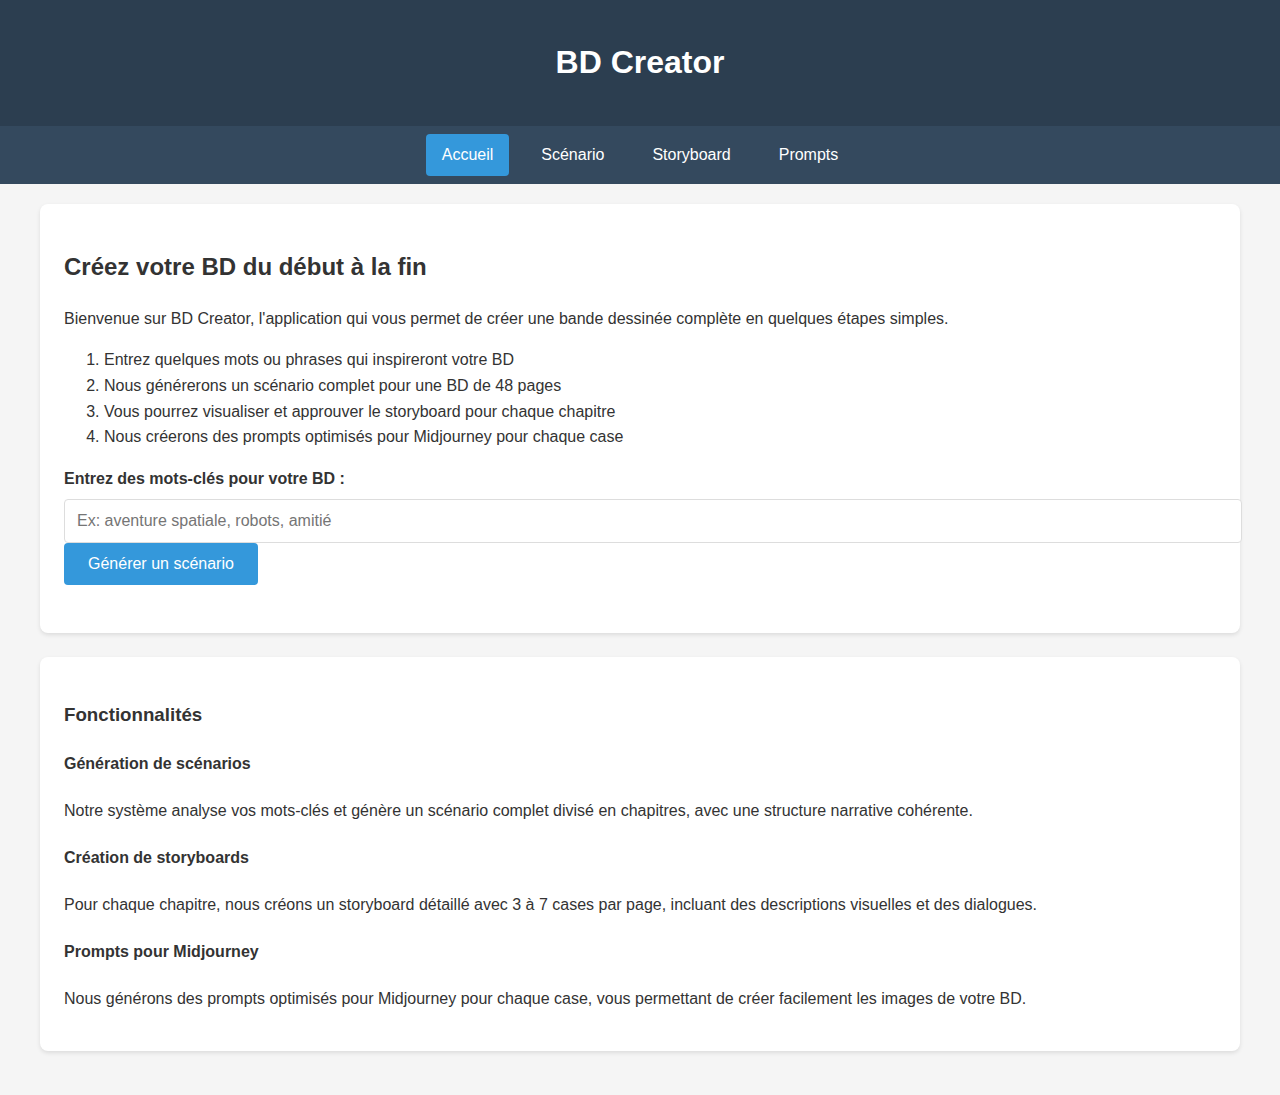
==== index.html @ 37426805 "Update index.html" ====
<!DOCTYPE html>
<html lang="fr">
<head>
    <meta charset="UTF-8">
    <meta name="viewport" content="width=device-width, initial-scale=1.0">
    <title>BD Creator</title>
    <link rel="stylesheet" href="css/styles.css">
</head>
<body>
    <header>
        <h1>BD Creator</h1>
    </header>
    
    <nav>
        <a href="index.html" class="active">Accueil</a>
        <a href="scenario.html">Scénario</a>
        <a href="storyboard.html">Storyboard</a>
        <a href="prompts.html">Prompts</a>
    </nav>
    
    <div class="container">
        <div class="card">
            <h2>Créez votre BD du début à la fin</h2>
            <p>Bienvenue sur BD Creator, l'application qui vous permet de créer une bande dessinée complète en quelques étapes simples.</p>
            
            <ol>
                <li>Entrez quelques mots ou phrases qui inspireront votre BD</li>
                <li>Nous générerons un scénario complet pour une BD de 48 pages</li>
                <li>Vous pourrez visualiser et approuver le storyboard pour chaque chapitre</li>
                <li>Nous créerons des prompts optimisés pour Midjourney pour chaque case</li>
            </ol>
            
            <form id="keywords-form" class="form-group">
                <label for="keywords-input">Entrez des mots-clés pour votre BD :</label>
                <input type="text" id="keywords-input" placeholder="Ex: aventure spatiale, robots, amitié" required>
                <button type="submit">Générer un scénario</button>
            </form>
        </div>
        
        <div class="card">
            <h3>Fonctionnalités</h3>
            
            <div class="feature">
                <h4>Génération de scénarios</h4>
                <p>Notre système analyse vos mots-clés et génère un scénario complet divisé en chapitres, avec une structure narrative cohérente.</p>
            </div>
            
            <div class="feature">
                <h4>Création de storyboards</h4>
                <p>Pour chaque chapitre, nous créons un storyboard détaillé avec 3 à 7 cases par page, incluant des descriptions visuelles et des dialogues.</p>
            </div>
            
            <div class="feature">
                <h4>Prompts pour Midjourney</h4>
                <p>Nous générons des prompts optimisés pour Midjourney pour chaque case, vous permettant de créer facilement les images de votre BD.</p>
            </div>
        </div>
    </div>
    
    <script src="js/main.js"></script>
</body>
</html>
---- css/styles.css ----
/* Styles généraux */
body {
    font-family: 'Segoe UI', Tahoma, Geneva, Verdana, sans-serif;
    line-height: 1.6;
    margin: 0;
    padding: 0;
    background-color: #f5f5f5;
    color: #333;
}

.container {
    max-width: 1200px;
    margin: 0 auto;
    padding: 20px;
}

header {
    background-color: #2c3e50;
    color: white;
    padding: 1rem 0;
    text-align: center;
}

nav {
    display: flex;
    justify-content: center;
    background-color: #34495e;
    padding: 0.5rem 0;
}

nav a {
    color: white;
    text-decoration: none;
    padding: 0.5rem 1rem;
    margin: 0 0.5rem;
    border-radius: 4px;
    transition: background-color 0.3s;
}

nav a:hover {
    background-color: #4a6785;
}

.active {
    background-color: #3498db;
}

/* Formulaires */
.form-group {
    margin-bottom: 1.5rem;
}

label {
    display: block;
    margin-bottom: 0.5rem;
    font-weight: bold;
}

input[type="text"], textarea {
    width: 100%;
    padding: 0.75rem;
    border: 1px solid #ddd;
    border-radius: 4px;
    font-size: 1rem;
}

button {
    background-color: #3498db;
    color: white;
    border: none;
    padding: 0.75rem 1.5rem;
    font-size: 1rem;
    border-radius: 4px;
    cursor: pointer;
    transition: background-color 0.3s;
}

button:hover {
    background-color: #2980b9;
}

/* Cartes et conteneurs */
.card {
    background-color: white;
    border-radius: 8px;
    box-shadow: 0 2px 4px rgba(0,0,0,0.1);
    padding: 1.5rem;
    margin-bottom: 1.5rem;
}

.scenario-container, .storyboard-container, .prompt-container {
    margin-top: 2rem;
}

.chapter {
    margin-bottom: 2rem;
    padding: 1rem;
    background-color: #f9f9f9;
    border-radius: 8px;
    border-left: 4px solid #3498db;
}

.page {
    display: grid;
    grid-template-columns: repeat(auto-fit, minmax(300px, 1fr));
    gap: 1rem;
    margin-bottom: 2rem;
}

.case {
    background-color: white;
    border: 1px solid #ddd;
    border-radius: 8px;
    padding: 1rem;
}

/* Boutons d'action */
.action-buttons {
    display: flex;
    justify-content: space-between;
    margin-top: 2rem;
}

.success {
    background-color: #2ecc71;
}

.success:hover {
    background-color: #27ae60;
}

/* Responsive */
@media (max-width: 768px) {
    .page {
        grid-template-columns: 1fr;
    }
    
    nav {
        flex-direction: column;
    }
    
    nav a {
        margin: 0.25rem 0;
    }
}
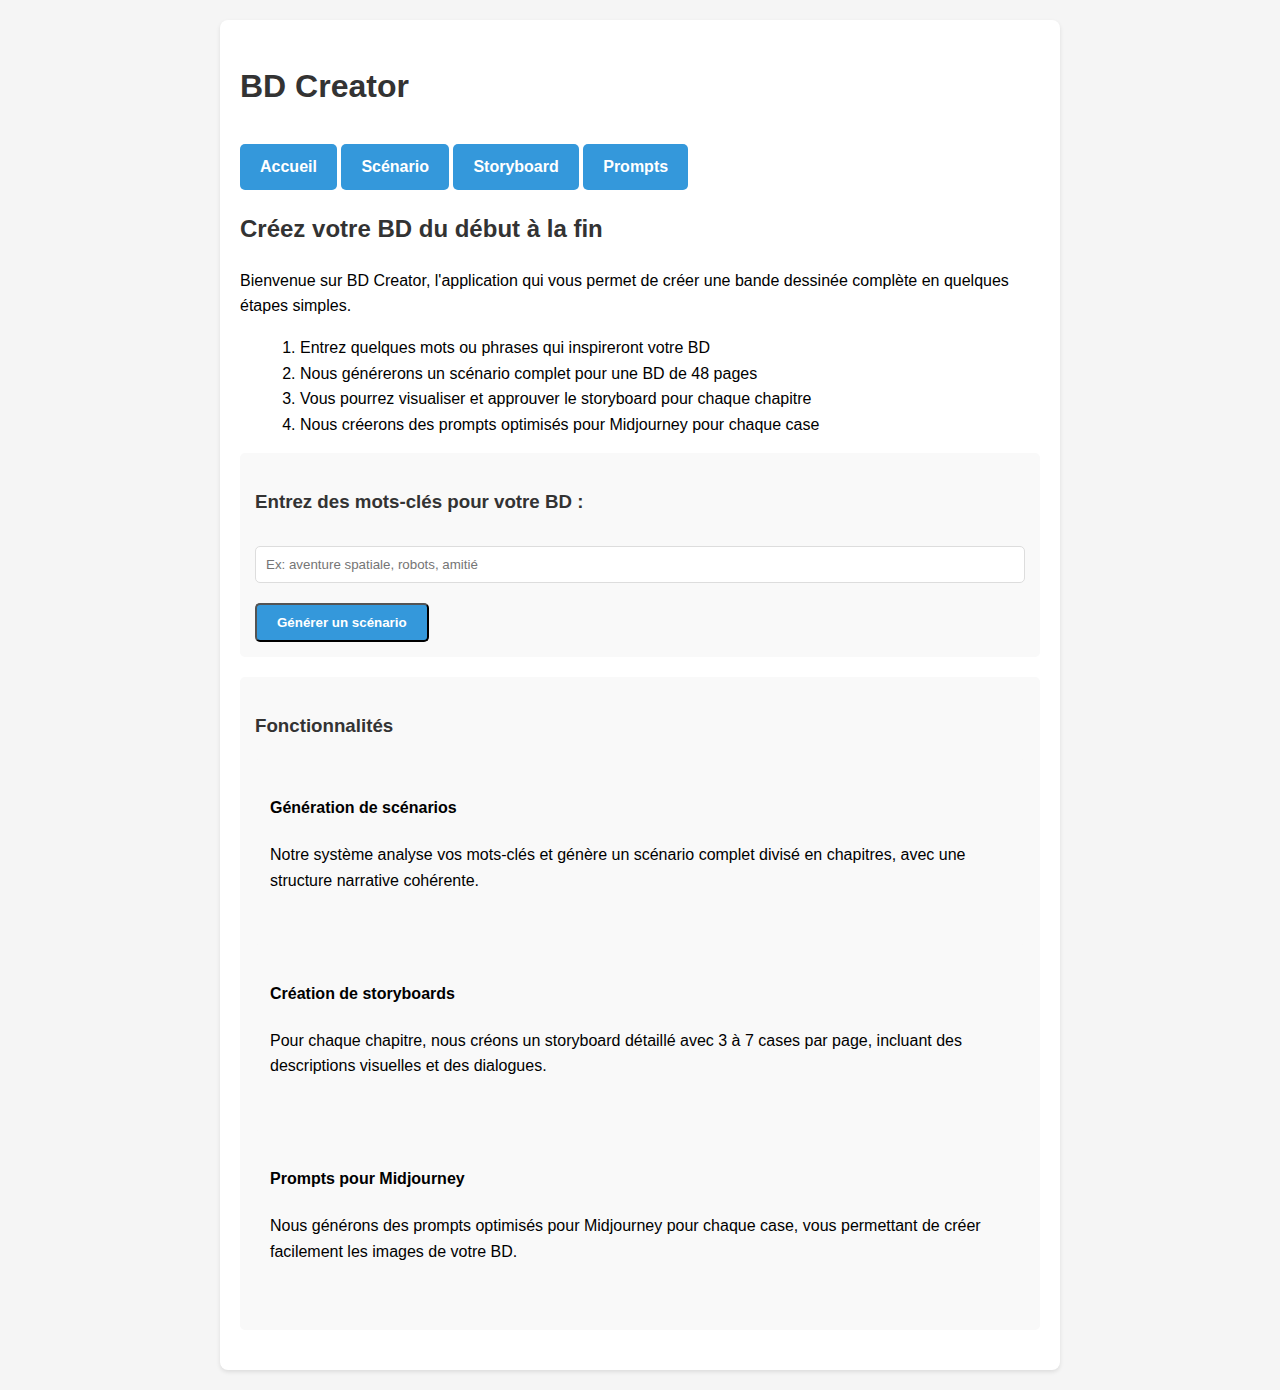
==== commit 0baeaa9c: "Update index.html" ====
--- a/index.html
+++ b/index.html
@@ -4,40 +4,83 @@
     <meta charset="UTF-8">
     <meta name="viewport" content="width=device-width, initial-scale=1.0">
     <title>BD Creator</title>
-    <link rel="stylesheet" href="css/styles.css">
+    <style>
+        body {
+            font-family: Arial, sans-serif;
+            line-height: 1.6;
+            margin: 0;
+            padding: 20px;
+            background-color: #f5f5f5;
+        }
+        .container {
+            max-width: 800px;
+            margin: 0 auto;
+            background-color: white;
+            padding: 20px;
+            border-radius: 8px;
+            box-shadow: 0 2px 4px rgba(0,0,0,0.1);
+        }
+        h1, h2, h3 {
+            color: #333;
+        }
+        .feature {
+            margin-bottom: 20px;
+            padding: 15px;
+            background-color: #f9f9f9;
+            border-radius: 5px;
+        }
+        .button {
+            display: inline-block;
+            background-color: #3498db;
+            color: white;
+            padding: 10px 20px;
+            text-decoration: none;
+            border-radius: 5px;
+            font-weight: bold;
+            margin-top: 10px;
+        }
+        input[type="text"] {
+            width: 100%;
+            padding: 10px;
+            margin: 10px 0;
+            border: 1px solid #ddd;
+            border-radius: 5px;
+            box-sizing: border-box;
+        }
+        .steps {
+            margin-left: 20px;
+        }
+    </style>
 </head>
 <body>
-    <header>
+    <div class="container">
         <h1>BD Creator</h1>
-    </header>
-    
-    <nav>
-        <a href="index.html" class="active">Accueil</a>
-        <a href="scenario.html">Scénario</a>
-        <a href="storyboard.html">Storyboard</a>
-        <a href="prompts.html">Prompts</a>
-    </nav>
-    
-    <div class="container">
-        <div class="card">
-            <h2>Créez votre BD du début à la fin</h2>
-            <p>Bienvenue sur BD Creator, l'application qui vous permet de créer une bande dessinée complète en quelques étapes simples.</p>
-            
-            <ol>
-                <li>Entrez quelques mots ou phrases qui inspireront votre BD</li>
-                <li>Nous générerons un scénario complet pour une BD de 48 pages</li>
-                <li>Vous pourrez visualiser et approuver le storyboard pour chaque chapitre</li>
-                <li>Nous créerons des prompts optimisés pour Midjourney pour chaque case</li>
-            </ol>
-            
-            <form id="keywords-form" class="form-group">
-                <label for="keywords-input">Entrez des mots-clés pour votre BD :</label>
-                <input type="text" id="keywords-input" placeholder="Ex: aventure spatiale, robots, amitié" required>
-                <button type="submit">Générer un scénario</button>
-            </form>
+        
+        <div class="navigation">
+            <a href="index.html" class="button">Accueil</a>
+            <a href="scenario.html" class="button">Scénario</a>
+            <a href="storyboard.html" class="button">Storyboard</a>
+            <a href="prompts.html" class="button">Prompts</a>
         </div>
         
-        <div class="card">
+        <h2>Créez votre BD du début à la fin</h2>
+        
+        <p>Bienvenue sur BD Creator, l'application qui vous permet de créer une bande dessinée complète en quelques étapes simples.</p>
+        
+        <ol class="steps">
+            <li>Entrez quelques mots ou phrases qui inspireront votre BD</li>
+            <li>Nous générerons un scénario complet pour une BD de 48 pages</li>
+            <li>Vous pourrez visualiser et approuver le storyboard pour chaque chapitre</li>
+            <li>Nous créerons des prompts optimisés pour Midjourney pour chaque case</li>
+        </ol>
+        
+        <div class="feature">
+            <h3>Entrez des mots-clés pour votre BD :</h3>
+            <input type="text" id="keywords" placeholder="Ex: aventure spatiale, robots, amitié">
+            <button onclick="generateScenario()" class="button">Générer un scénario</button>
+        </div>
+        
+        <div class="feature">
             <h3>Fonctionnalités</h3>
             
             <div class="feature">
@@ -56,8 +99,23 @@
             </div>
         </div>
     </div>
-    
-    <script src="js/main.js"></script>
+
+    <script>
+        function generateScenario() {
+            const keywords = document.getElementById('keywords').value;
+            if (keywords.trim() === '') {
+                alert('Veuillez entrer des mots-clés pour votre BD.');
+                return;
+            }
+            
+            // Stocker les mots-clés dans localStorage pour les utiliser dans d'autres pages
+            localStorage.setItem('bdKeywords', keywords);
+            
+            // Rediriger vers la page scénario
+            window.location.href = 'scenario.html';
+        }
+    </script>
 </body>
 </html>
 
+
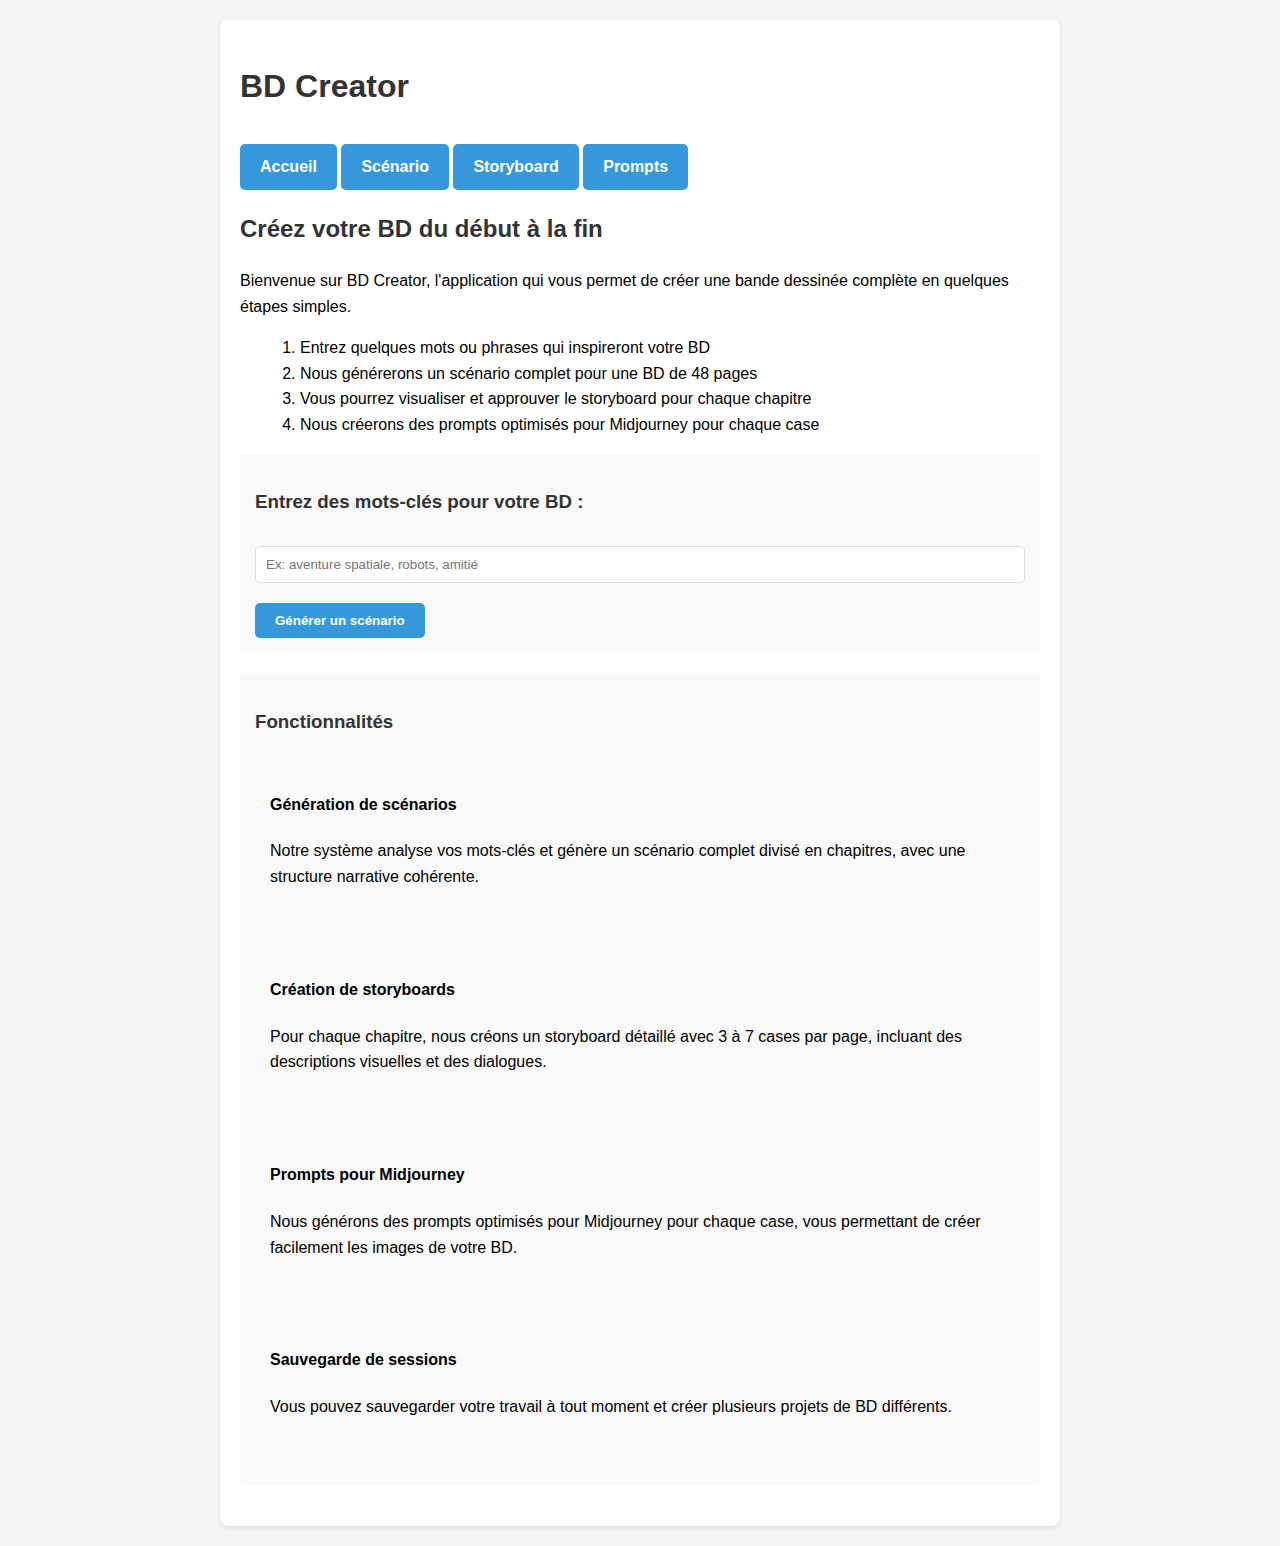
==== commit f40214fc: "Update index.html" ====
--- a/index.html
+++ b/index.html
@@ -38,6 +38,8 @@
             border-radius: 5px;
             font-weight: bold;
             margin-top: 10px;
+            cursor: pointer;
+            border: none;
         }
         input[type="text"] {
             width: 100%;
@@ -49,6 +51,45 @@
         }
         .steps {
             margin-left: 20px;
+        }
+        .session-controls {
+            background-color: #f0f0f0;
+            padding: 10px;
+            border-radius: 5px;
+            margin-bottom: 20px;
+            display: flex;
+            justify-content: space-between;
+            align-items: center;
+            flex-wrap: wrap;
+        }
+        .session-buttons {
+            display: flex;
+            gap: 10px;
+            flex-wrap: wrap;
+        }
+        .session-button {
+            background-color: #2980b9;
+        }
+        .session-select {
+            padding: 10px;
+            border-radius: 5px;
+            border: 1px solid #ddd;
+            background-color: white;
+            min-width: 200px;
+        }
+        .session-info {
+            margin-top: 10px;
+            font-style: italic;
+            color: #555;
+        }
+        #new-session-btn {
+            background-color: #27ae60;
+        }
+        #delete-session-btn {
+            background-color: #e74c3c;
+        }
+        .navigation {
+            margin-bottom: 20px;
         }
     </style>
 </head>
@@ -97,6 +138,11 @@
                 <h4>Prompts pour Midjourney</h4>
                 <p>Nous générons des prompts optimisés pour Midjourney pour chaque case, vous permettant de créer facilement les images de votre BD.</p>
             </div>
+            
+            <div class="feature">
+                <h4>Sauvegarde de sessions</h4>
+                <p>Vous pouvez sauvegarder votre travail à tout moment et créer plusieurs projets de BD différents.</p>
+            </div>
         </div>
     </div>
 
@@ -115,6 +161,9 @@
             window.location.href = 'scenario.html';
         }
     </script>
+    
+    <!-- Inclure le gestionnaire de sessions -->
+    <script src="bd_creator_session_manager.js"></script>
 </body>
 </html>
 
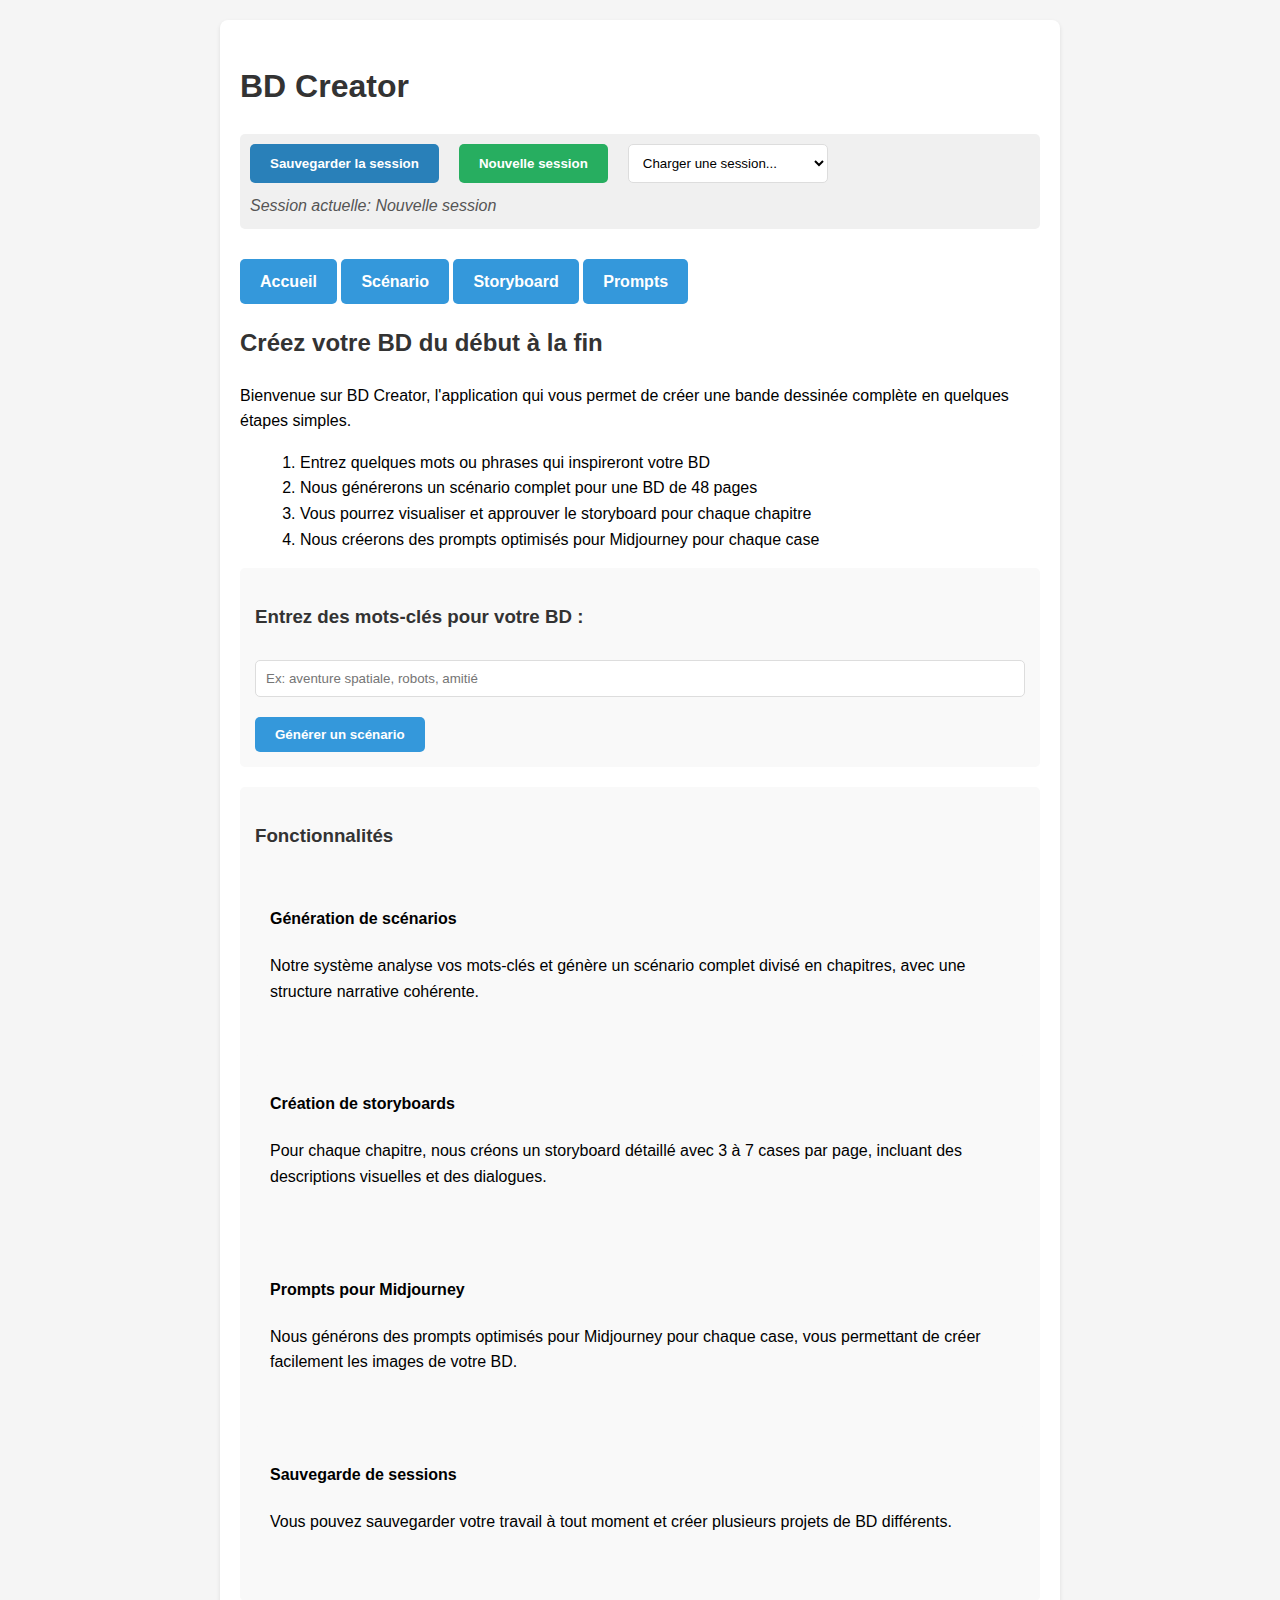
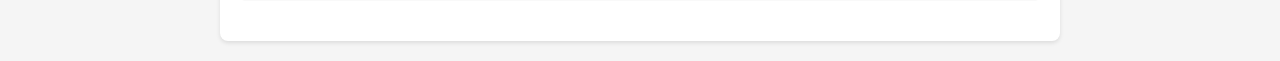
==== commit c5813f0d: "Update index.html" ====
--- a/index.html
+++ b/index.html
@@ -52,6 +52,11 @@
         .steps {
             margin-left: 20px;
         }
+        .navigation {
+            margin-bottom: 20px;
+        }
+        
+        /* Styles pour les contrôles de session */
         .session-controls {
             background-color: #f0f0f0;
             padding: 10px;
@@ -69,6 +74,14 @@
         }
         .session-button {
             background-color: #2980b9;
+            color: white;
+            padding: 10px 20px;
+            text-decoration: none;
+            border-radius: 5px;
+            font-weight: bold;
+            margin-right: 10px;
+            cursor: pointer;
+            border: none;
         }
         .session-select {
             padding: 10px;
@@ -85,17 +98,25 @@
         #new-session-btn {
             background-color: #27ae60;
         }
-        #delete-session-btn {
-            background-color: #e74c3c;
-        }
-        .navigation {
-            margin-bottom: 20px;
-        }
     </style>
 </head>
 <body>
     <div class="container">
         <h1>BD Creator</h1>
+        
+        <!-- Contrôles de session -->
+        <div class="session-controls">
+            <div class="session-buttons">
+                <button id="save-session-btn" class="session-button">Sauvegarder la session</button>
+                <button id="new-session-btn" class="session-button">Nouvelle session</button>
+                <select id="load-session-select" class="session-select">
+                    <option value="">Charger une session...</option>
+                </select>
+            </div>
+            <div id="session-info" class="session-info">
+                Session actuelle: <span id="current-session-name">Nouvelle session</span>
+            </div>
+        </div>
         
         <div class="navigation">
             <a href="index.html" class="button">Accueil</a>
@@ -163,8 +184,7 @@
     </script>
     
     <!-- Inclure le gestionnaire de sessions -->
-    <script src="bd_creator_session_manager.js"></script>
+    <script src="js/bd_creator_session_manager.js"></script>
 </body>
 </html>
 
-
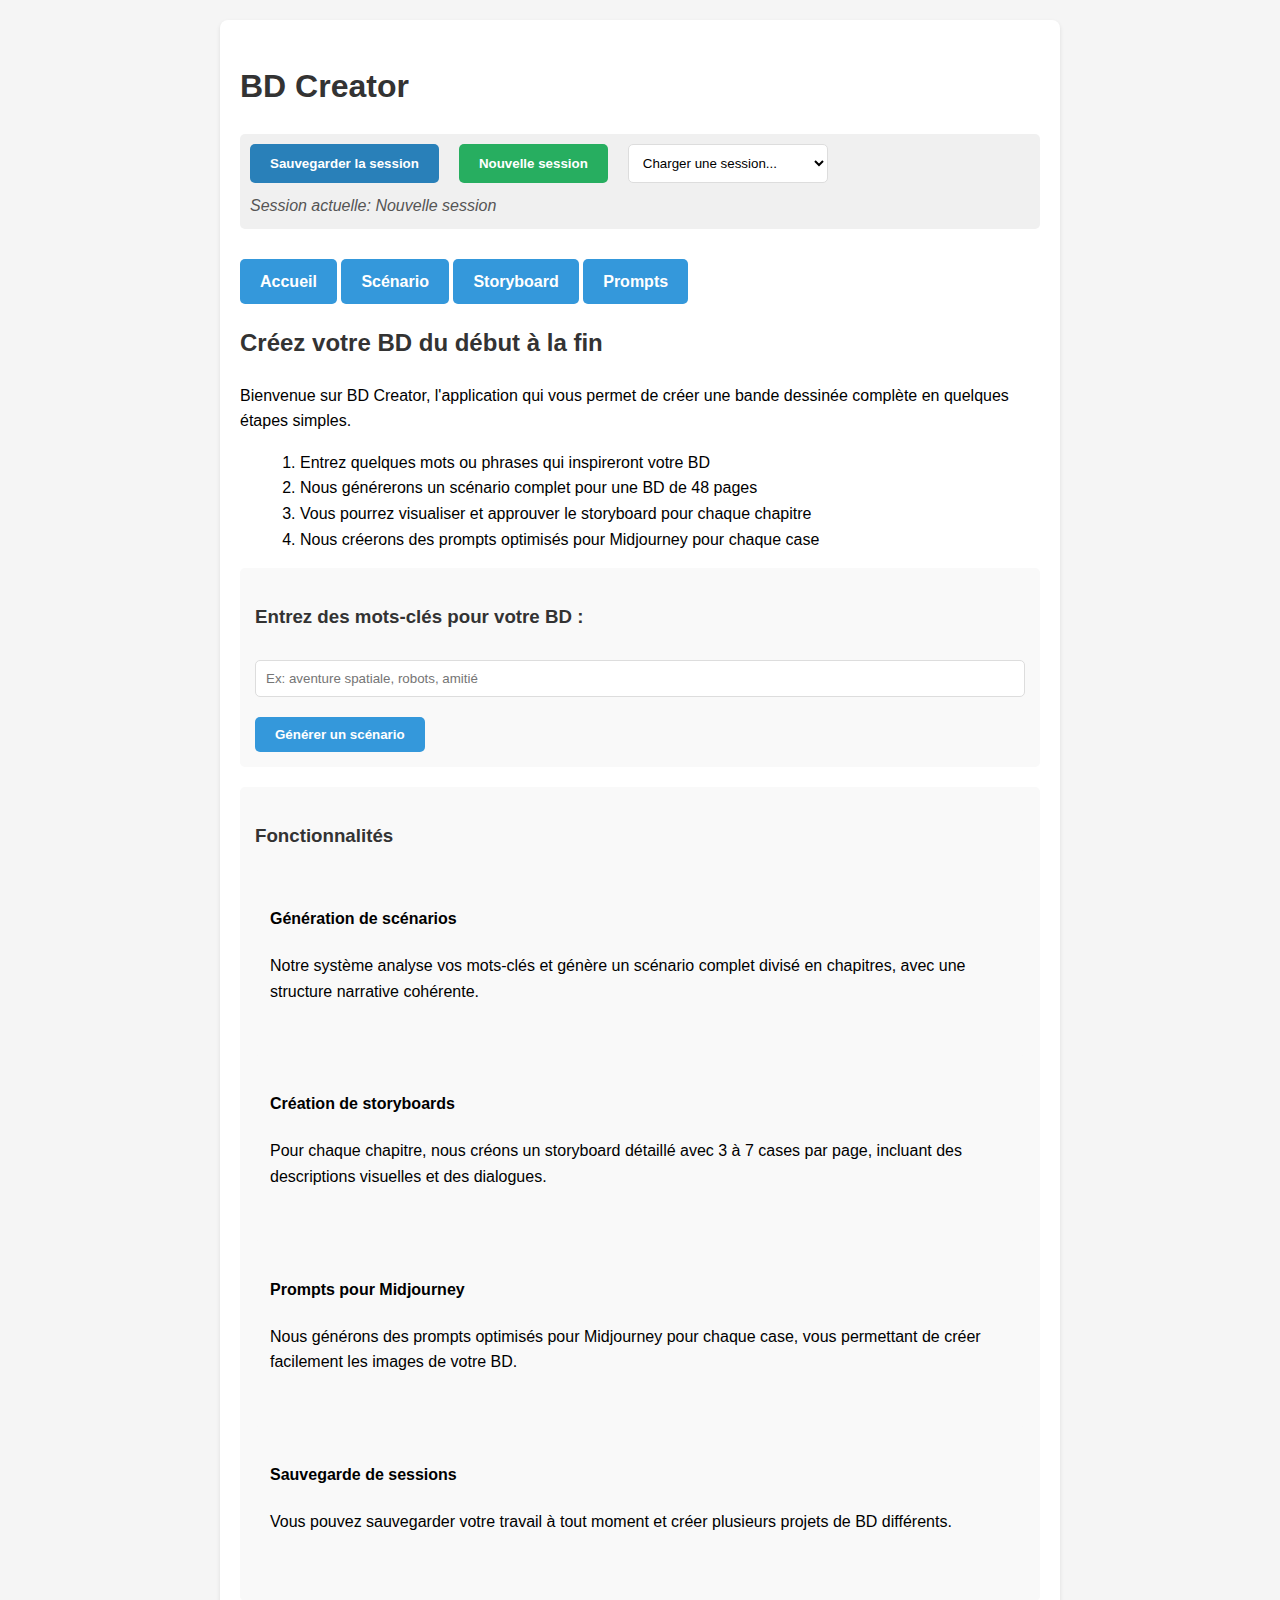
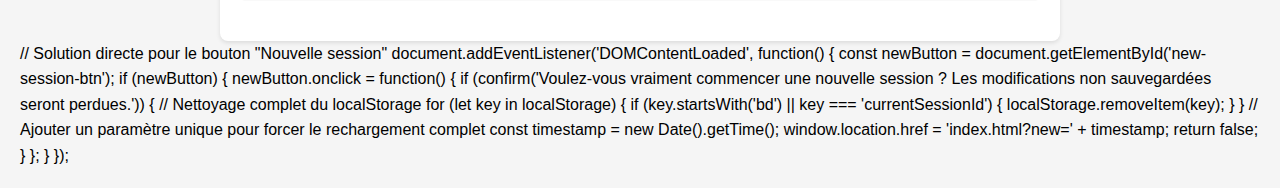
==== commit 465f7625: "Update index.html" ====
--- a/index.html
+++ b/index.html
@@ -187,4 +187,24 @@
     <script src="js/bd_creator_session_manager.js"></script>
 </body>
 </html>
-
+// Solution directe pour le bouton "Nouvelle session"
+document.addEventListener('DOMContentLoaded', function() {
+    const newButton = document.getElementById('new-session-btn');
+    if (newButton) {
+        newButton.onclick = function() {
+            if (confirm('Voulez-vous vraiment commencer une nouvelle session ? Les modifications non sauvegardées seront perdues.')) {
+                // Nettoyage complet du localStorage
+                for (let key in localStorage) {
+                    if (key.startsWith('bd') || key === 'currentSessionId') {
+                        localStorage.removeItem(key);
+                    }
+                }
+                
+                // Ajouter un paramètre unique pour forcer le rechargement complet
+                const timestamp = new Date().getTime();
+                window.location.href = 'index.html?new=' + timestamp;
+                return false;
+            }
+        };
+    }
+});
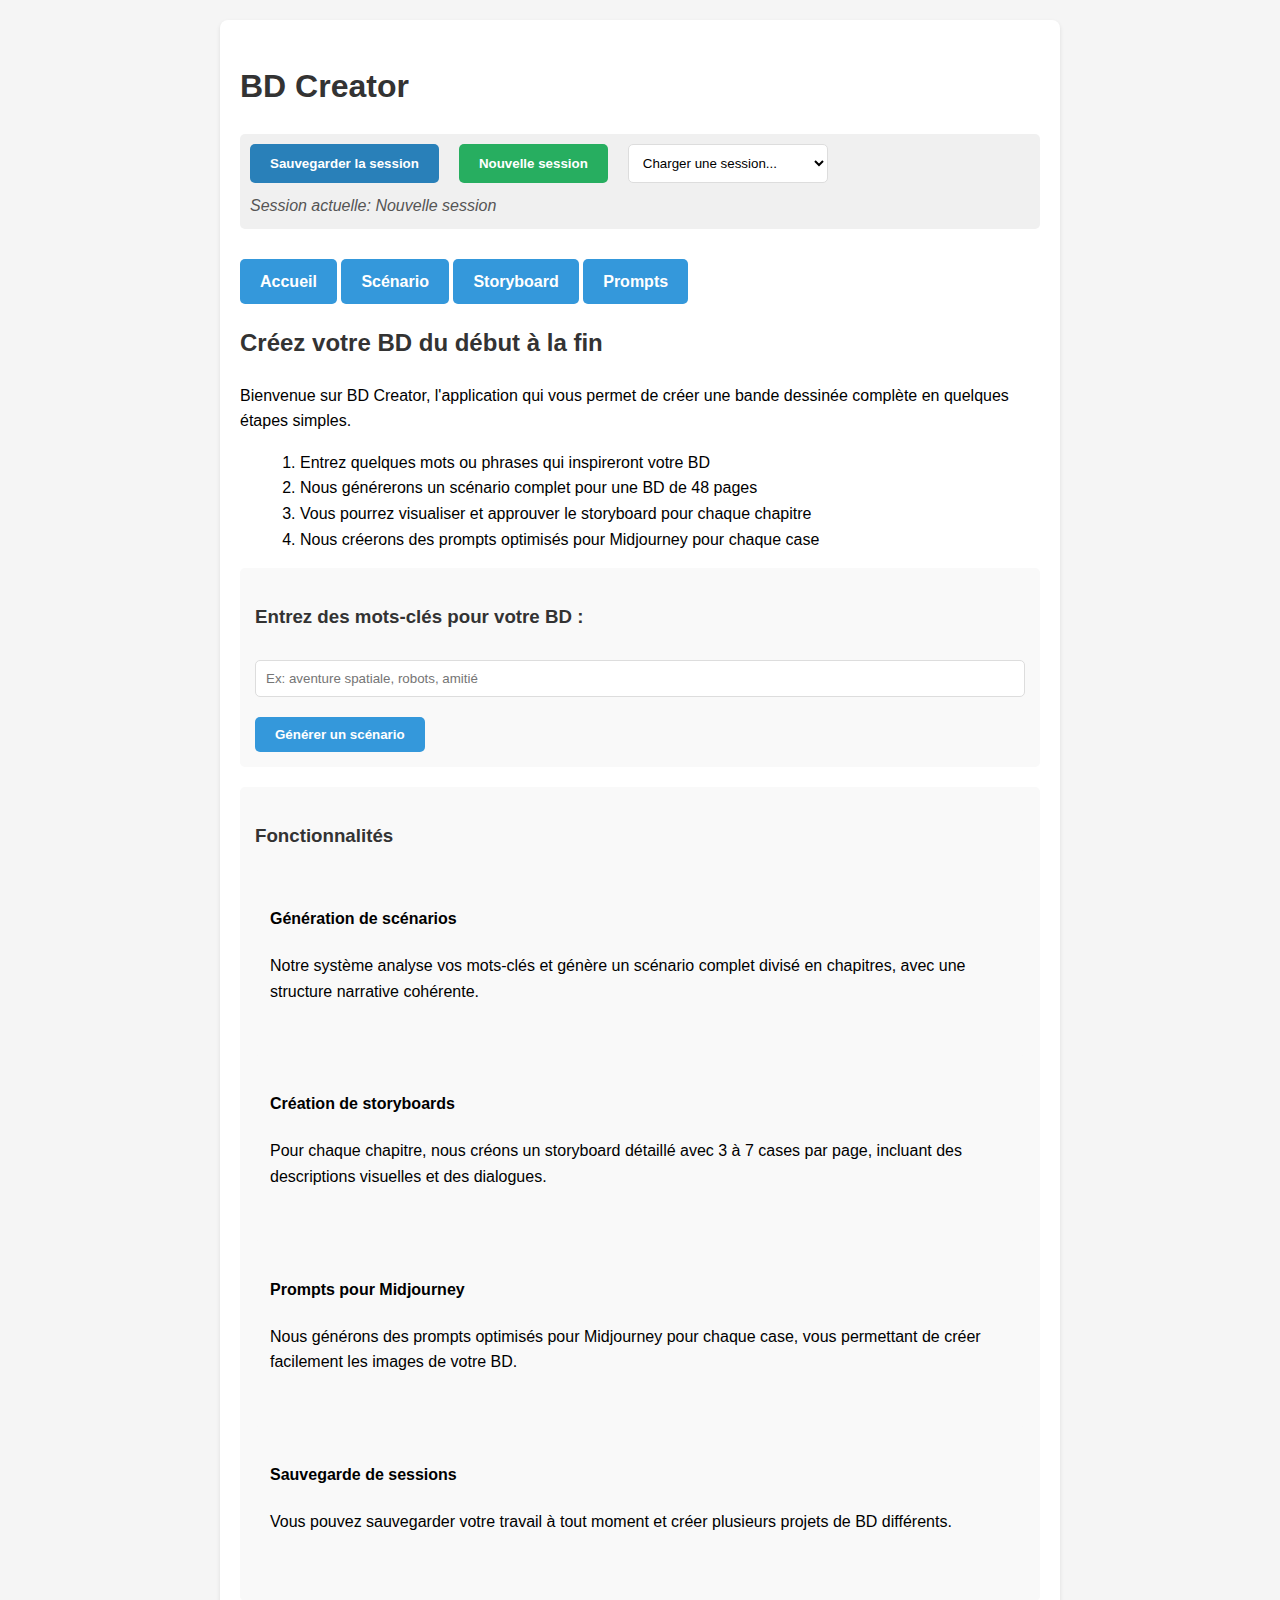
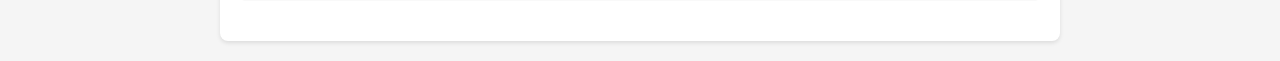
==== commit 1f4e8d48: "Update index.html" ====
--- a/index.html
+++ b/index.html
@@ -185,26 +185,28 @@
     
     <!-- Inclure le gestionnaire de sessions -->
     <script src="js/bd_creator_session_manager.js"></script>
-</body>
+        <script>
+        // Solution directe pour le bouton "Nouvelle session"
+        document.addEventListener('DOMContentLoaded', function() {
+            const newButton = document.getElementById('new-session-btn');
+            if (newButton) {
+                newButton.onclick = function() {
+                    if (confirm('Voulez-vous vraiment commencer une nouvelle session ? Les modifications non sauvegardées seront perdues.')) {
+                        // Nettoyage complet du localStorage
+                        for (let key in localStorage) {
+                            if (key.startsWith('bd') || key === 'currentSessionId') {
+                                localStorage.removeItem(key);
+                            }
+                        }
+                        
+                        // Ajouter un paramètre unique pour forcer le rechargement complet
+                        const timestamp = new Date().getTime();
+                        window.location.href = 'index.html?new=' + timestamp;
+                        return false;
+                    }
+                };
+            }
+        });
+        </script>
+    </body>
 </html>
-// Solution directe pour le bouton "Nouvelle session"
-document.addEventListener('DOMContentLoaded', function() {
-    const newButton = document.getElementById('new-session-btn');
-    if (newButton) {
-        newButton.onclick = function() {
-            if (confirm('Voulez-vous vraiment commencer une nouvelle session ? Les modifications non sauvegardées seront perdues.')) {
-                // Nettoyage complet du localStorage
-                for (let key in localStorage) {
-                    if (key.startsWith('bd') || key === 'currentSessionId') {
-                        localStorage.removeItem(key);
-                    }
-                }
-                
-                // Ajouter un paramètre unique pour forcer le rechargement complet
-                const timestamp = new Date().getTime();
-                window.location.href = 'index.html?new=' + timestamp;
-                return false;
-            }
-        };
-    }
-});
